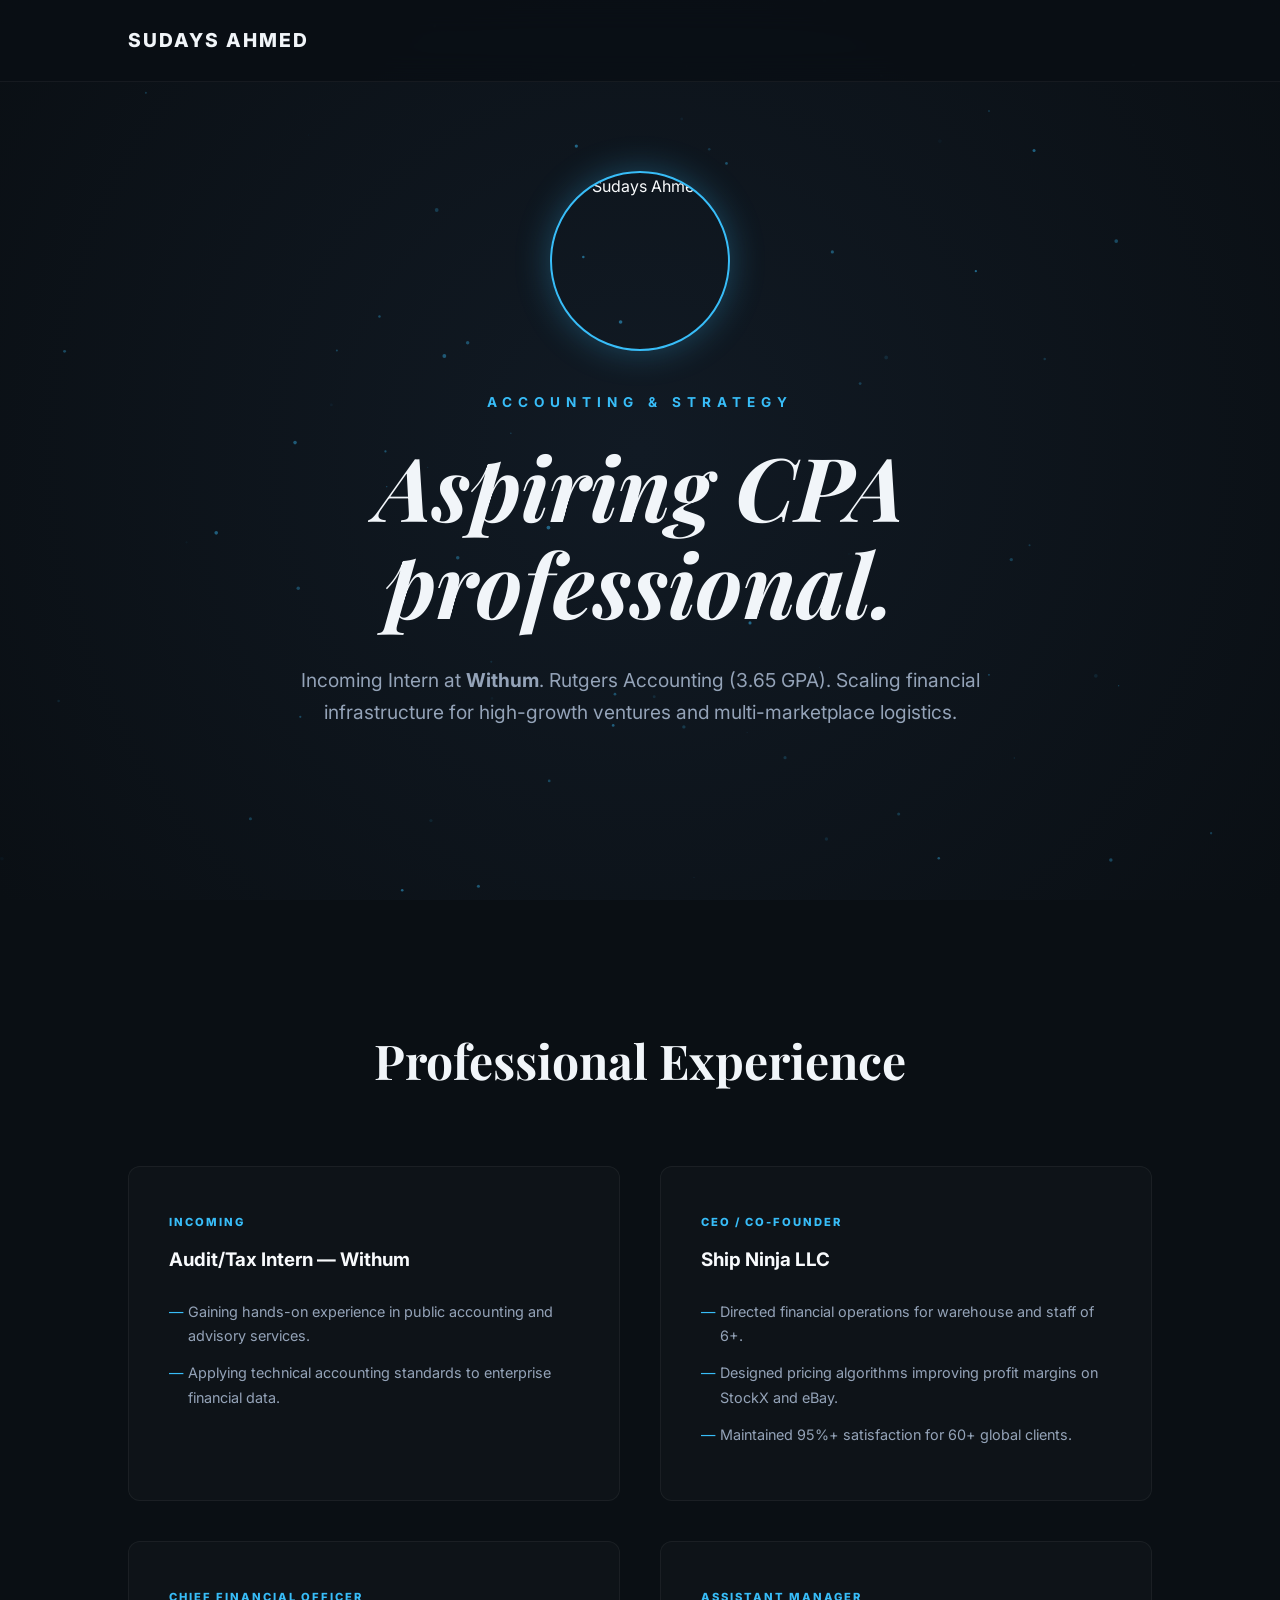
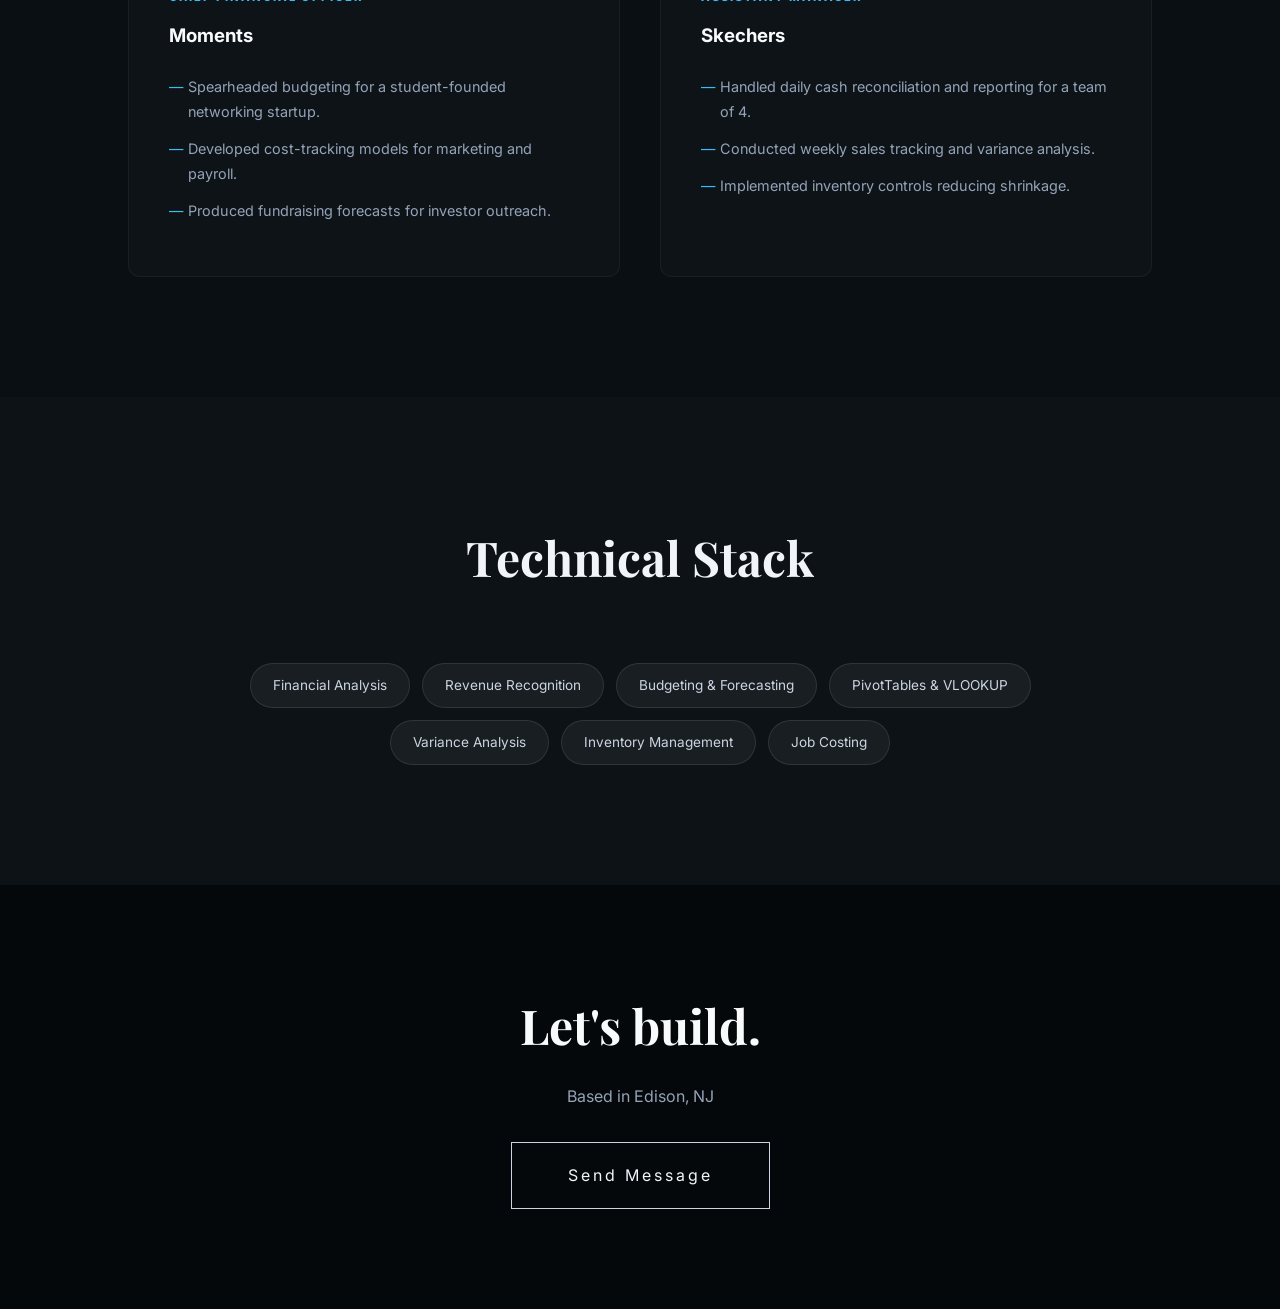
==== index.html @ e3f4dc81 "Add files via upload" ====
<!DOCTYPE html>
<html lang="en">
<head>
    <meta charset="UTF-8">
    <meta name="viewport" content="width=device-width, initial-scale=1.0">
    <title>Sudays Ahmed | Financial Leadership</title>
    
    <link href="https://fonts.googleapis.com/css2?family=Inter:wght@300;400;600;800&family=Playfair+Display:ital,wght@0,700;1,700&display=swap" rel="stylesheet">
    <link rel="stylesheet" href="https://cdnjs.cloudflare.com/ajax/libs/font-awesome/6.0.0/css/all.min.css">
    <link href="https://unpkg.com/aos@2.3.1/dist/aos.css" rel="stylesheet">
    
    <style>
        :root {
            --midnight: #0a0f14;
            --silver: #cbd5e1;
            --electric-blue: #38bdf8;
            --soft-white: #f1f5f9;
            --text-main: #f8fafc;
            --text-muted: #94a3b8;
        }

        * {
            margin: 0;
            padding: 0;
            box-sizing: border-box;
            scroll-behavior: smooth;
        }

        body {
            font-family: 'Inter', sans-serif;
            background-color: var(--midnight);
            color: var(--text-main);
            line-height: 1.7;
            overflow-x: hidden;
        }

        /* --- Particle Canvas --- */
        #hero-canvas {
            position: absolute;
            top: 0; left: 0;
            width: 100%; height: 100%;
            z-index: 1;
            pointer-events: none;
        }

        #progress-bar {
            position: fixed;
            top: 0; left: 0; height: 3px;
            background: var(--electric-blue);
            z-index: 2000;
            width: 0%;
            transition: width 0.1s ease-out;
            box-shadow: 0 0 10px var(--electric-blue);
        }

        nav {
            position: fixed;
            width: 100%;
            padding: 1.5rem 10%;
            display: flex;
            justify-content: space-between;
            align-items: center;
            background: rgba(10, 15, 20, 0.85);
            backdrop-filter: blur(15px);
            z-index: 1000;
            border-bottom: 1px solid rgba(255,255,255,0.05);
        }

        .logo { font-weight: 800; letter-spacing: 2px; font-size: 1.2rem; color: var(--soft-white); }

        /* --- Hero Section --- */
        header {
            height: 100vh;
            display: flex;
            flex-direction: column;
            align-items: center;
            justify-content: center;
            padding: 0 10%;
            background: radial-gradient(circle at center, #111a24 0%, #0a0f14 100%);
            text-align: center;
            position: relative;
            overflow: hidden;
        }

        .hero-content { z-index: 2; max-width: 900px; }

        .hero-headshot {
            width: 180px;
            height: 180px;
            border-radius: 50%;
            object-fit: cover;
            border: 2px solid var(--electric-blue);
            box-shadow: 0 0 35px rgba(56, 189, 248, 0.3);
            margin-bottom: 2.5rem;
            opacity: 0;
            transform: scale(0.8);
        }

        .hero-tag {
            color: var(--electric-blue);
            text-transform: uppercase;
            letter-spacing: 6px;
            font-weight: 700;
            font-size: 0.85rem;
            margin-bottom: 1.5rem;
            display: block;
            opacity: 0;
            transform: translateY(20px);
        }

        header h1 {
            font-family: 'Playfair Display', serif;
            font-size: clamp(2.8rem, 8vw, 5.5rem);
            line-height: 1.1;
            margin-bottom: 2rem;
            color: var(--soft-white);
            opacity: 0;
            transform: translateY(30px);
            font-style: italic;
        }

        .hero-subtext {
            font-size: 1.2rem;
            color: var(--text-muted);
            max-width: 750px;
            margin: 0 auto;
            opacity: 0;
            transform: translateY(20px);
        }

        /* --- Sections --- */
        section { padding: 120px 10%; background: var(--midnight); position: relative; z-index: 2; }

        .section-header h2 {
            font-family: 'Playfair Display', serif;
            font-size: 3rem;
            color: var(--soft-white);
            margin-bottom: 4rem;
            text-align: center;
        }

        .experience-grid {
            display: grid;
            grid-template-columns: repeat(auto-fit, minmax(320px, 1fr));
            gap: 2.5rem;
        }

        .work-card {
            background: rgba(255, 255, 255, 0.02);
            padding: 2.5rem;
            border-radius: 12px;
            border: 1px solid rgba(255, 255, 255, 0.05);
            transition: 0.4s ease;
        }

        .work-card:hover {
            transform: translateY(-10px);
            border-color: var(--electric-blue);
            background: rgba(255, 255, 255, 0.04);
        }

        .role-tag {
            color: var(--electric-blue);
            font-size: 0.7rem;
            font-weight: 800;
            text-transform: uppercase;
            letter-spacing: 2px;
        }

        .work-card ul {
            list-style: none;
            margin-top: 1.5rem;
            color: var(--text-muted);
            font-size: 0.9rem;
        }

        .work-card ul li {
            margin-bottom: 0.8rem;
            padding-left: 1.2rem;
            position: relative;
        }

        .work-card ul li::before {
            content: "—";
            color: var(--electric-blue);
            position: absolute; left: 0;
        }

        /* --- Skills --- */
        .skill-container {
            display: flex;
            flex-wrap: wrap;
            justify-content: center;
            gap: 12px;
            max-width: 900px;
            margin: 0 auto;
        }

        .skill-item {
            background: rgba(255,255,255,0.05);
            padding: 10px 22px;
            border-radius: 50px;
            font-size: 0.85rem;
            color: var(--silver);
            border: 1px solid rgba(255,255,255,0.1);
        }

        footer { padding: 100px 10%; text-align: center; background: #05080a; }

        .contact-btn {
            display: inline-block;
            border: 1px solid var(--silver);
            color: var(--soft-white);
            padding: 1.2rem 3.5rem;
            text-decoration: none;
            letter-spacing: 3px;
            margin-top: 2rem;
            transition: 0.4s;
        }
    </style>
</head>
<body>

    <div id="progress-bar"></div>

    <nav>
        <div class="logo">SUDAYS AHMED</div>
    </nav>

    <header>
        <canvas id="hero-canvas"></canvas>
        <img src="Linkedin photo.jpg" alt="Sudays Ahmed" class="hero-headshot" id="hero-img">
        <div class="hero-content">
            <span class="hero-tag">Accounting & Strategy</span>
            <h1 id="hero-title">Aspiring CPA professional.</h1>
            <p id="hero-para" class="hero-subtext">
                Incoming Intern at <strong>Withum</strong>. Rutgers Accounting (3.65 GPA). Scaling financial infrastructure for high-growth ventures and multi-marketplace logistics.
            </p>
        </div>
    </header>

    <section id="experience">
        <div class="section-header" data-aos="fade-up">
            <h2>Professional Experience</h2>
        </div>
        <div class="experience-grid">
            <div class="work-card" data-aos="fade-up">
                <span class="role-tag">Incoming</span>
                <h3 style="margin-top: 10px;">Audit/Tax Intern — Withum</h3>
                <ul>
                    <li>Gaining hands-on experience in public accounting and advisory services.</li>
                    <li>Applying technical accounting standards to enterprise financial data.</li>
                </ul>
            </div>

            <div class="work-card" data-aos="fade-up" data-aos-delay="100">
                <span class="role-tag">CEO / Co-Founder</span>
                <h3 style="margin-top: 10px;">Ship Ninja LLC</h3>
                <ul>
                    <li>Directed financial operations for warehouse and staff of 6+.</li>
                    <li>Designed pricing algorithms improving profit margins on StockX and eBay.</li>
                    <li>Maintained 95%+ satisfaction for 60+ global clients.</li>
                </ul>
            </div>

            <div class="work-card" data-aos="fade-up" data-aos-delay="200">
                <span class="role-tag">Chief Financial Officer</span>
                <h3 style="margin-top: 10px;">Moments</h3>
                <ul>
                    <li>Spearheaded budgeting for a student-founded networking startup.</li>
                    <li>Developed cost-tracking models for marketing and payroll.</li>
                    <li>Produced fundraising forecasts for investor outreach.</li>
                </ul>
            </div>

            <div class="work-card" data-aos="fade-up">
                <span class="role-tag">Assistant Manager</span>
                <h3 style="margin-top: 10px;">Skechers</h3>
                <ul>
                    <li>Handled daily cash reconciliation and reporting for a team of 4.</li>
                    <li>Conducted weekly sales tracking and variance analysis.</li>
                    <li>Implemented inventory controls reducing shrinkage.</li>
                </ul>
            </div>
        </div>
    </section>

    <section id="skills" style="background: rgba(255,255,255,0.01);">
        <div class="section-header" data-aos="fade-up">
            <h2>Technical Stack</h2>
        </div>
        <div class="skill-container" data-aos="zoom-in">
            <span class="skill-item">Financial Analysis</span>
            <span class="skill-item">Revenue Recognition</span>
            <span class="skill-item">Budgeting & Forecasting</span>
            <span class="skill-item">PivotTables & VLOOKUP</span>
            <span class="skill-item">Variance Analysis</span>
            <span class="skill-item">Inventory Management</span>
            <span class="skill-item">Job Costing</span>
        </div>
    </section>

    <footer id="contact">
        <h2 style="font-family: 'Playfair Display'; font-size: 3rem;">Let's build.</h2>
        <p style="color: var(--text-muted); margin-top: 1rem;">Based in Edison, NJ</p>
        <a href="mailto:sta66@scarletmail.rutgers.edu" class="contact-btn">Send Message</a>
    </footer>

    <script src="https://cdnjs.cloudflare.com/ajax/libs/gsap/3.12.2/gsap.min.js"></script>
    <script src="https://unpkg.com/aos@2.3.1/dist/aos.js"></script>
    <script>
        AOS.init({ duration: 1000, once: true });

        // Particle System
        const canvas = document.getElementById('hero-canvas');
        const ctx = canvas.getContext('2d');
        let particles = [];
        function initCanvas() { canvas.width = window.innerWidth; canvas.height = window.innerHeight; }
        class Particle {
            constructor() {
                this.x = Math.random() * canvas.width;
                this.y = Math.random() * canvas.height;
                this.size = Math.random() * 1.5 + 0.5;
                this.speedX = Math.random() * 0.4 - 0.2;
                this.speedY = Math.random() * 0.4 - 0.2;
                this.opacity = Math.random() * 0.5;
            }
            update() {
                this.x += this.speedX; this.y += this.speedY;
                if (this.x > canvas.width) this.x = 0; if (this.x < 0) this.x = canvas.width;
                if (this.y > canvas.height) this.y = 0; if (this.y < 0) this.y = canvas.height;
            }
            draw() {
                ctx.fillStyle = `rgba(56, 189, 248, ${this.opacity})`;
                ctx.beginPath(); ctx.arc(this.x, this.y, this.size, 0, Math.PI * 2); ctx.fill();
            }
        }
        function createParticles() { for (let i = 0; i < 80; i++) { particles.push(new Particle()); } }
        function animate() {
            ctx.clearRect(0, 0, canvas.width, canvas.height);
            particles.forEach(p => { p.update(); p.draw(); });
            requestAnimationFrame(animate);
        }
        initCanvas(); createParticles(); animate();
        window.addEventListener('resize', initCanvas);

        // Entrance GSAP
        window.onload = () => {
            const tl = gsap.timeline();
            tl.to("#hero-img", { opacity: 1, scale: 1, duration: 1, ease: "back.out(1.7)" })
              .to(".hero-tag", { opacity: 1, y: 0, duration: 0.8 }, "-=0.6")
              .to("#hero-title", { opacity: 1, y: 0, duration: 0.8 }, "-=0.4")
              .to("#hero-para", { opacity: 1, y: 0, duration: 0.8 }, "-=0.4");
        };

        window.onscroll = function() {
            let winScroll = document.body.scrollTop || document.documentElement.scrollTop;
            let height = document.documentElement.scrollHeight - document.documentElement.clientHeight;
            document.getElementById("progress-bar").style.width = (winScroll / height) * 100 + "%";
        };
    </script>
</body>
</html>
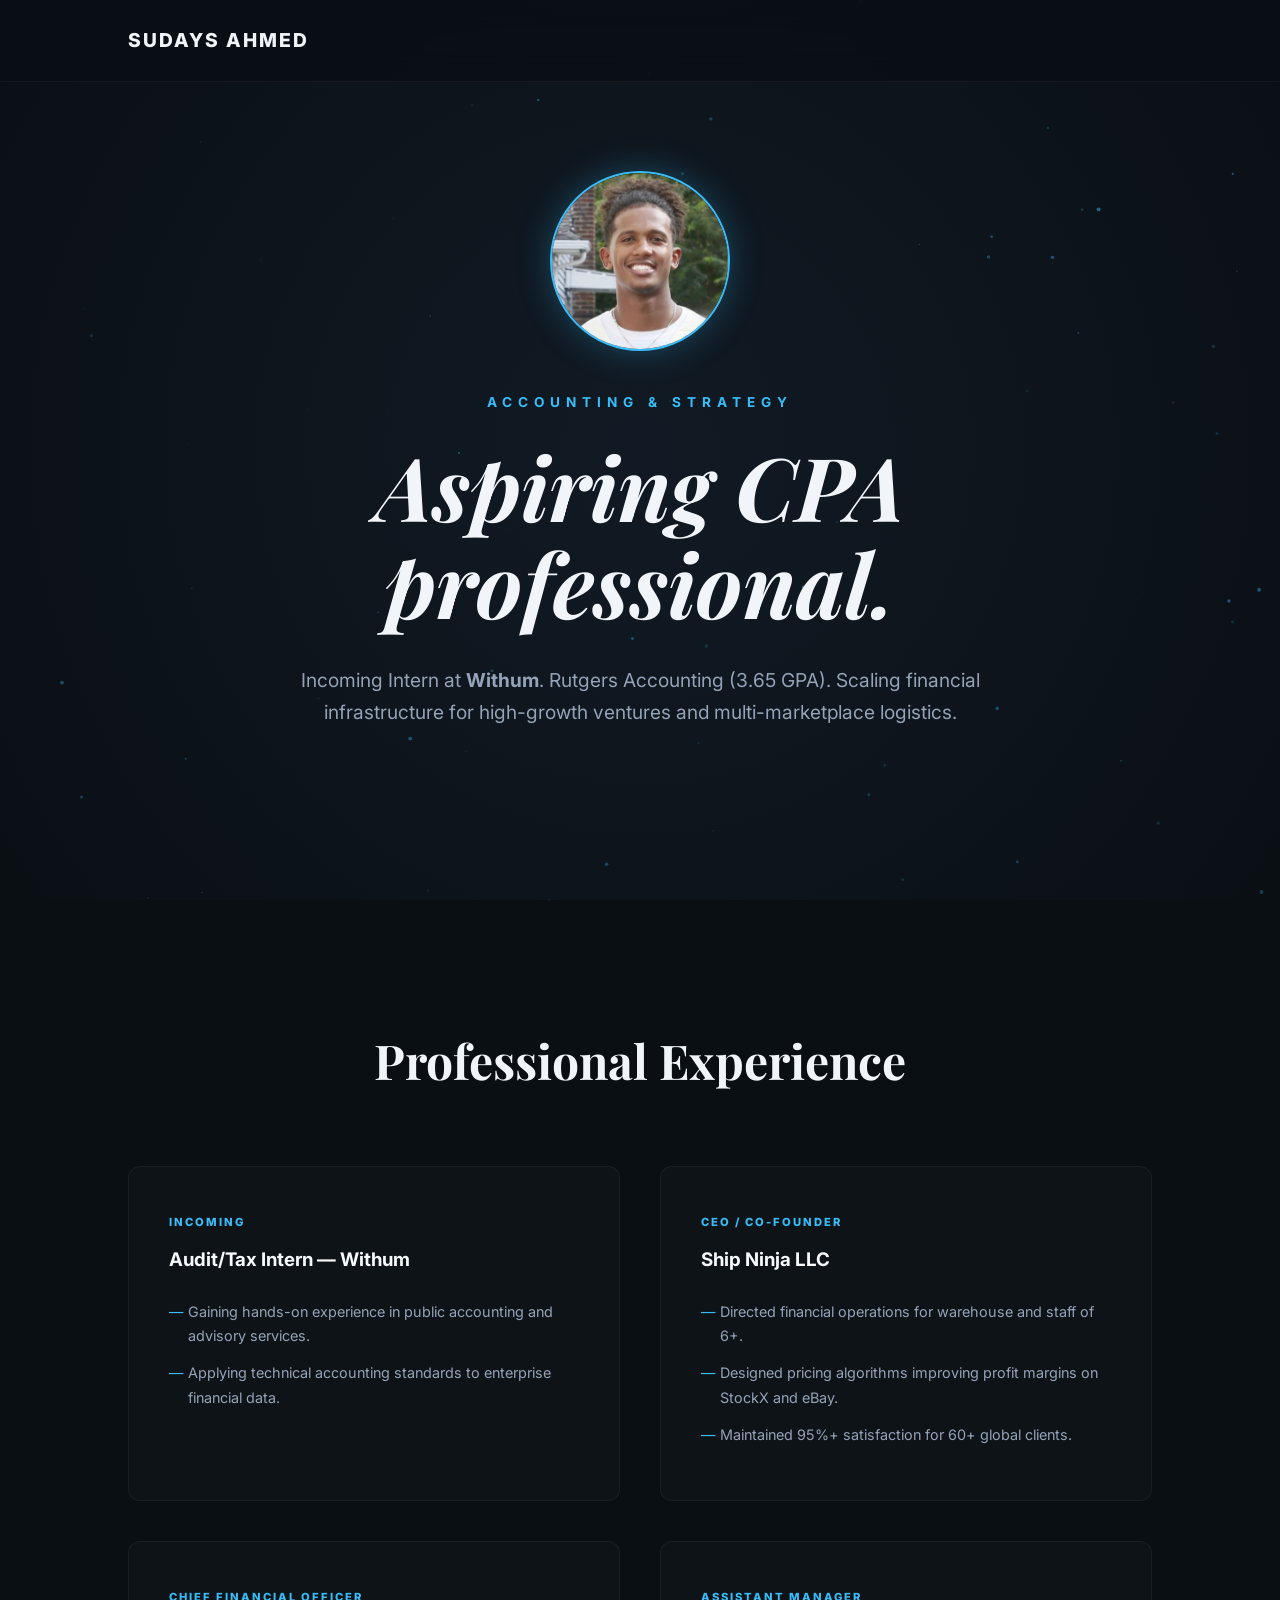
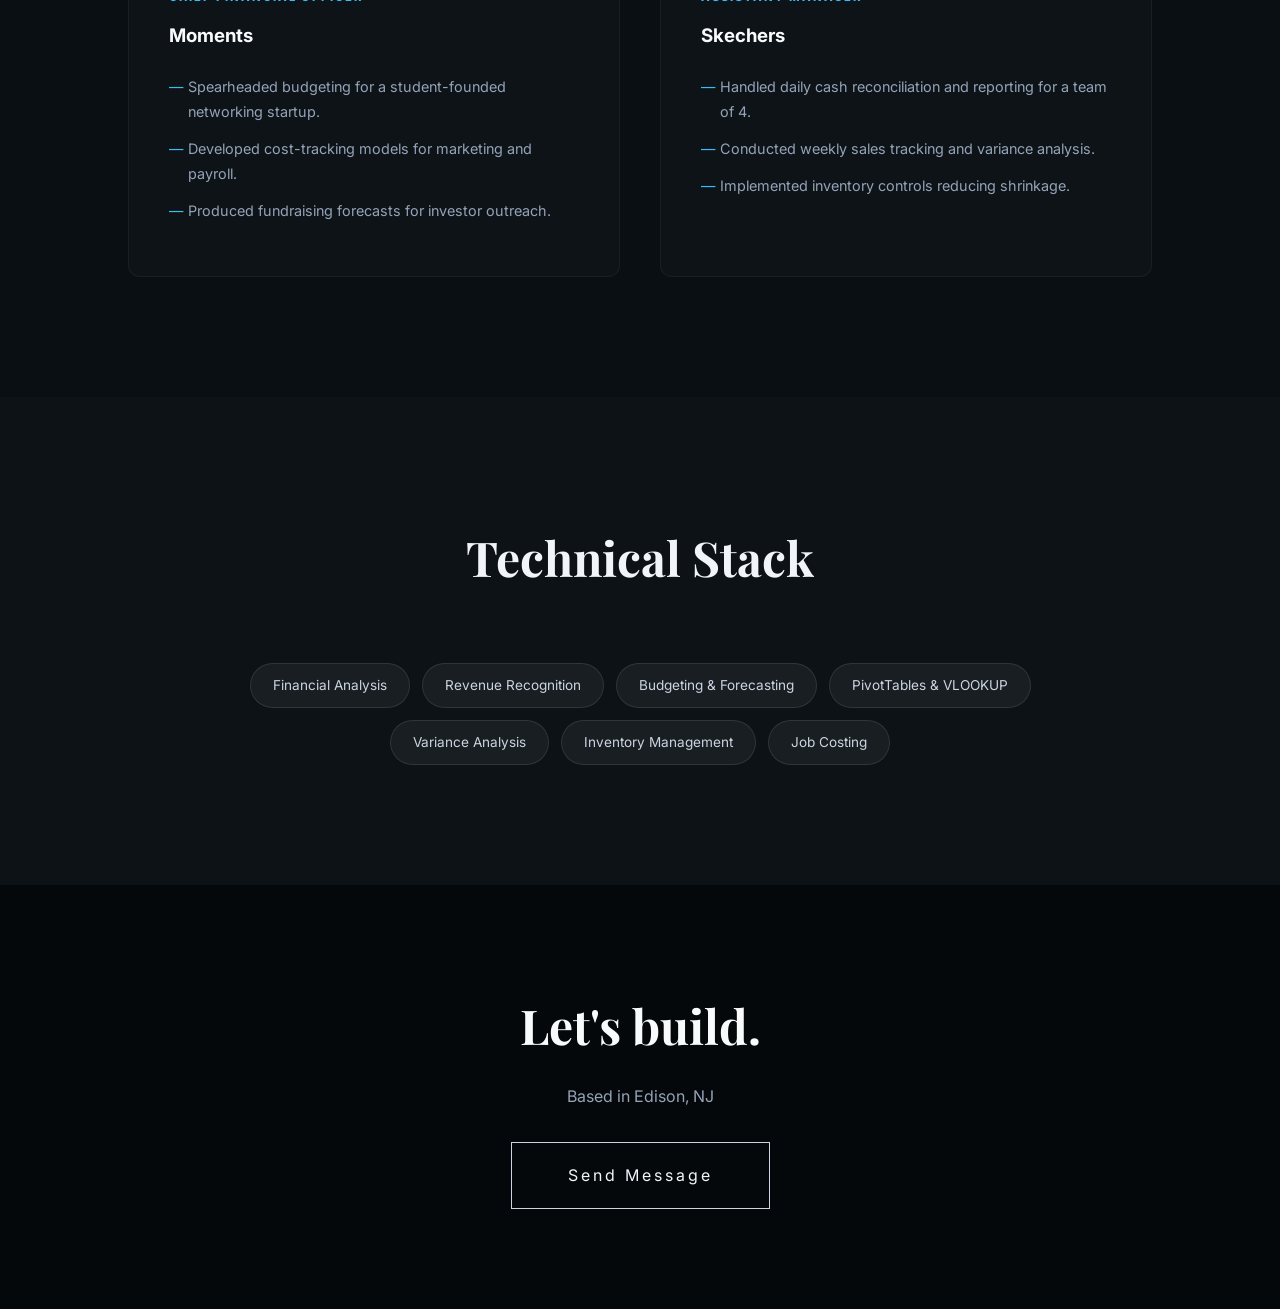
==== commit 33c4e9b3: "Add files via upload" ====
--- a/index.html
+++ b/index.html
@@ -229,7 +229,7 @@
 
     <header>
         <canvas id="hero-canvas"></canvas>
-        <img src="Linkedin photo.jpg" alt="Sudays Ahmed" class="hero-headshot" id="hero-img">
+        <img src="assets/Linkedin photo.jpg" alt="Sudays Ahmed" class="hero-headshot" id="hero-img">
         <div class="hero-content">
             <span class="hero-tag">Accounting & Strategy</span>
             <h1 id="hero-title">Aspiring CPA professional.</h1>
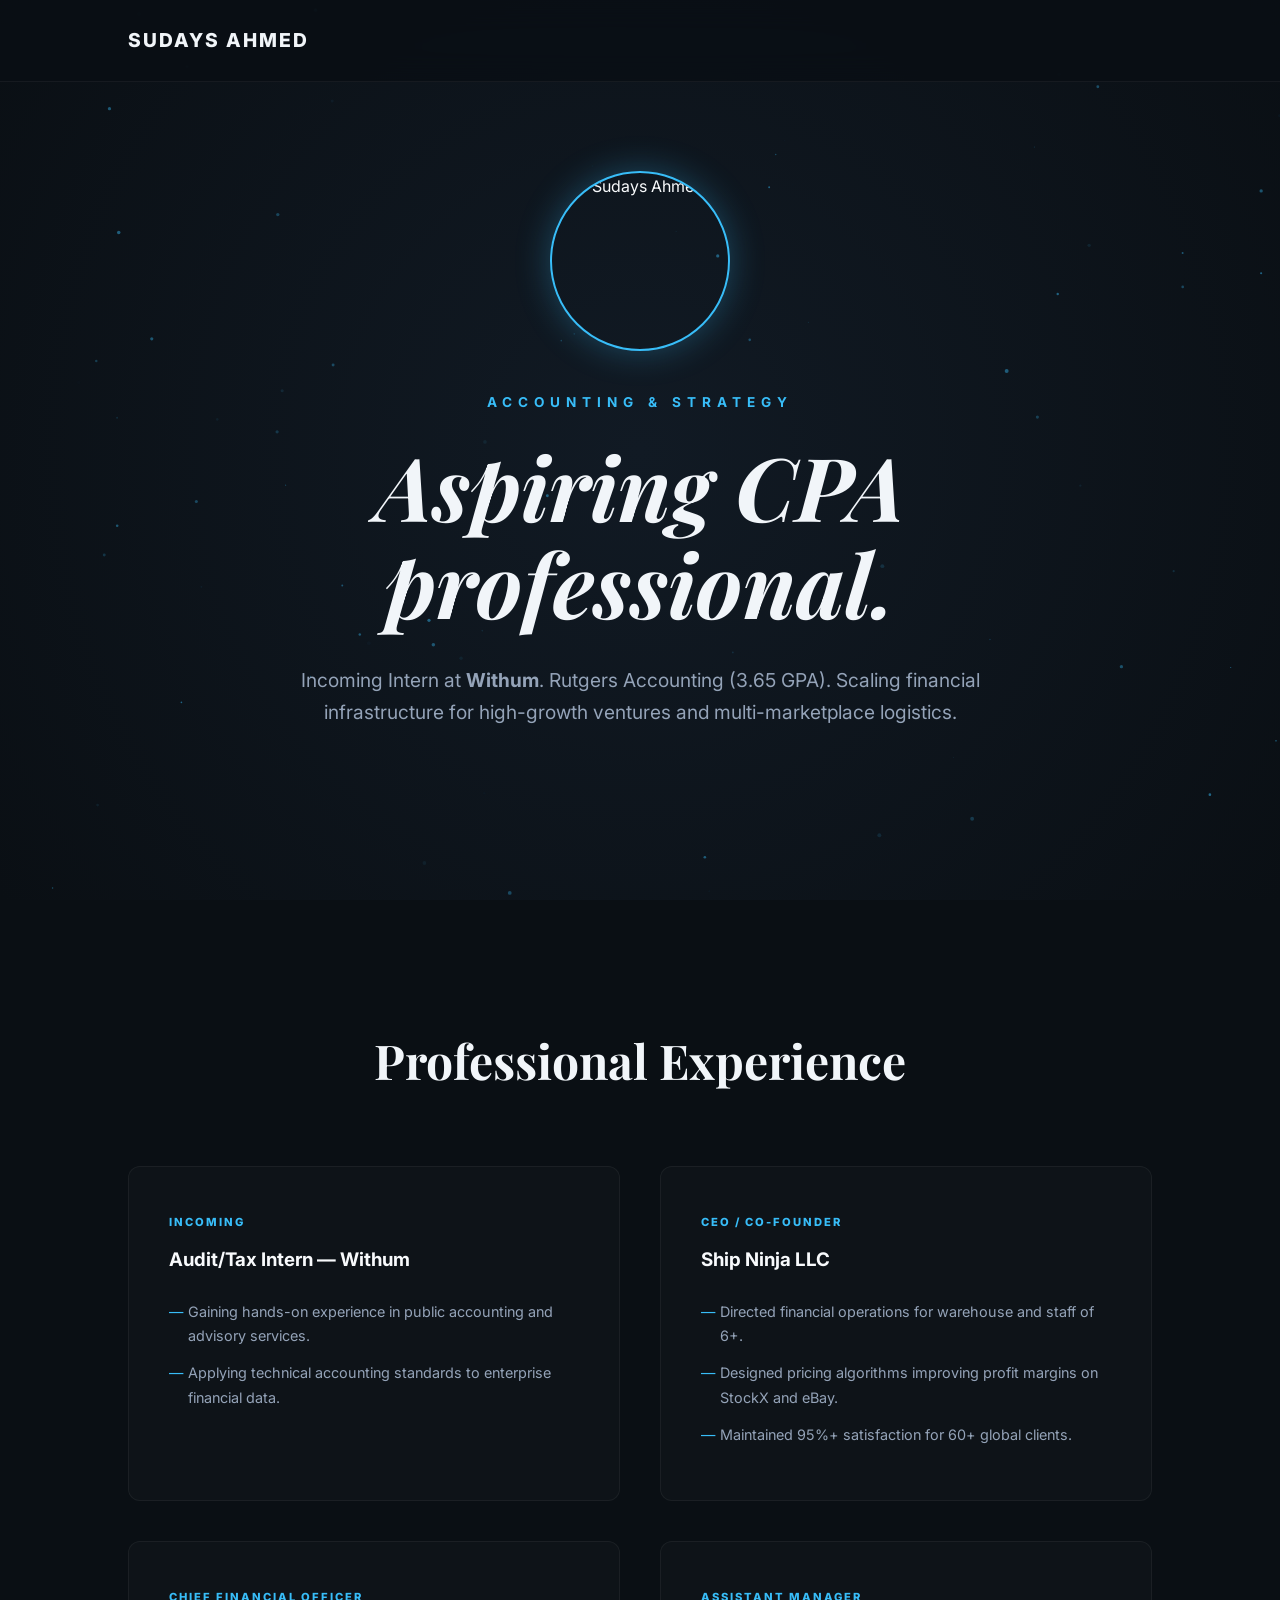
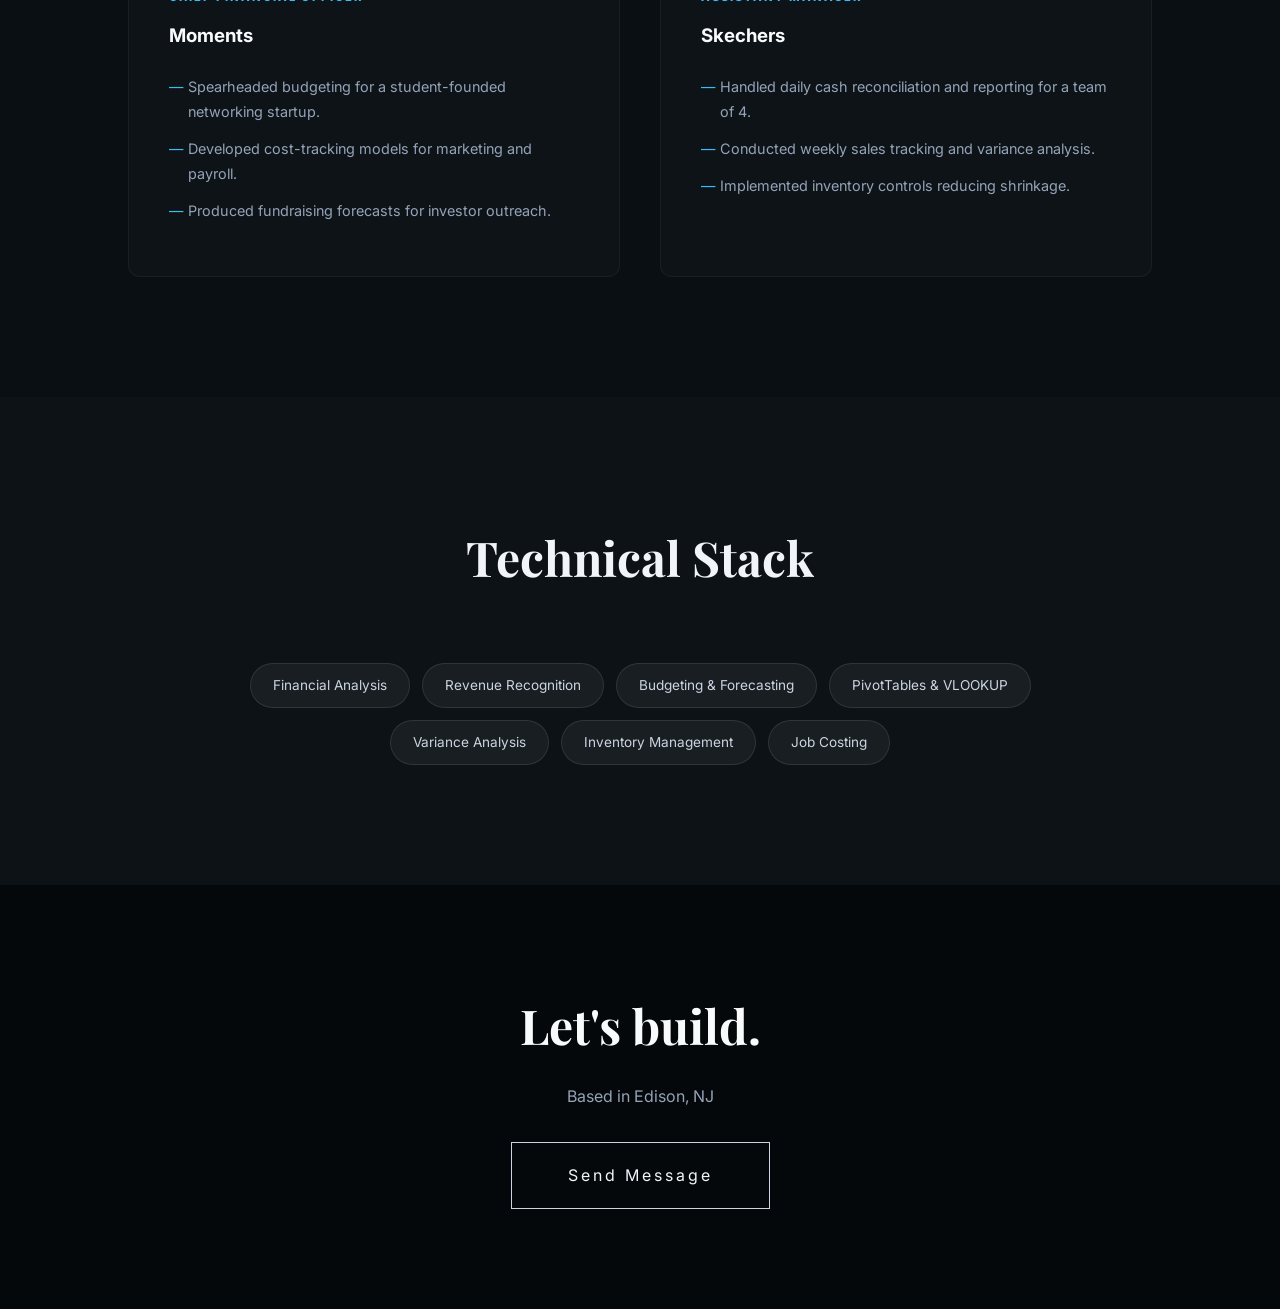
==== commit 4d84d27b: "Add files via upload" ====
--- a/index.html
+++ b/index.html
@@ -229,7 +229,7 @@
 
     <header>
         <canvas id="hero-canvas"></canvas>
-        <img src="assets/Linkedin photo.jpg" alt="Sudays Ahmed" class="hero-headshot" id="hero-img">
+        <img src="assets/Linkedin-photo.jpg" alt="Sudays Ahmed" class="hero-headshot" id="hero-img">
         <div class="hero-content">
             <span class="hero-tag">Accounting & Strategy</span>
             <h1 id="hero-title">Aspiring CPA professional.</h1>
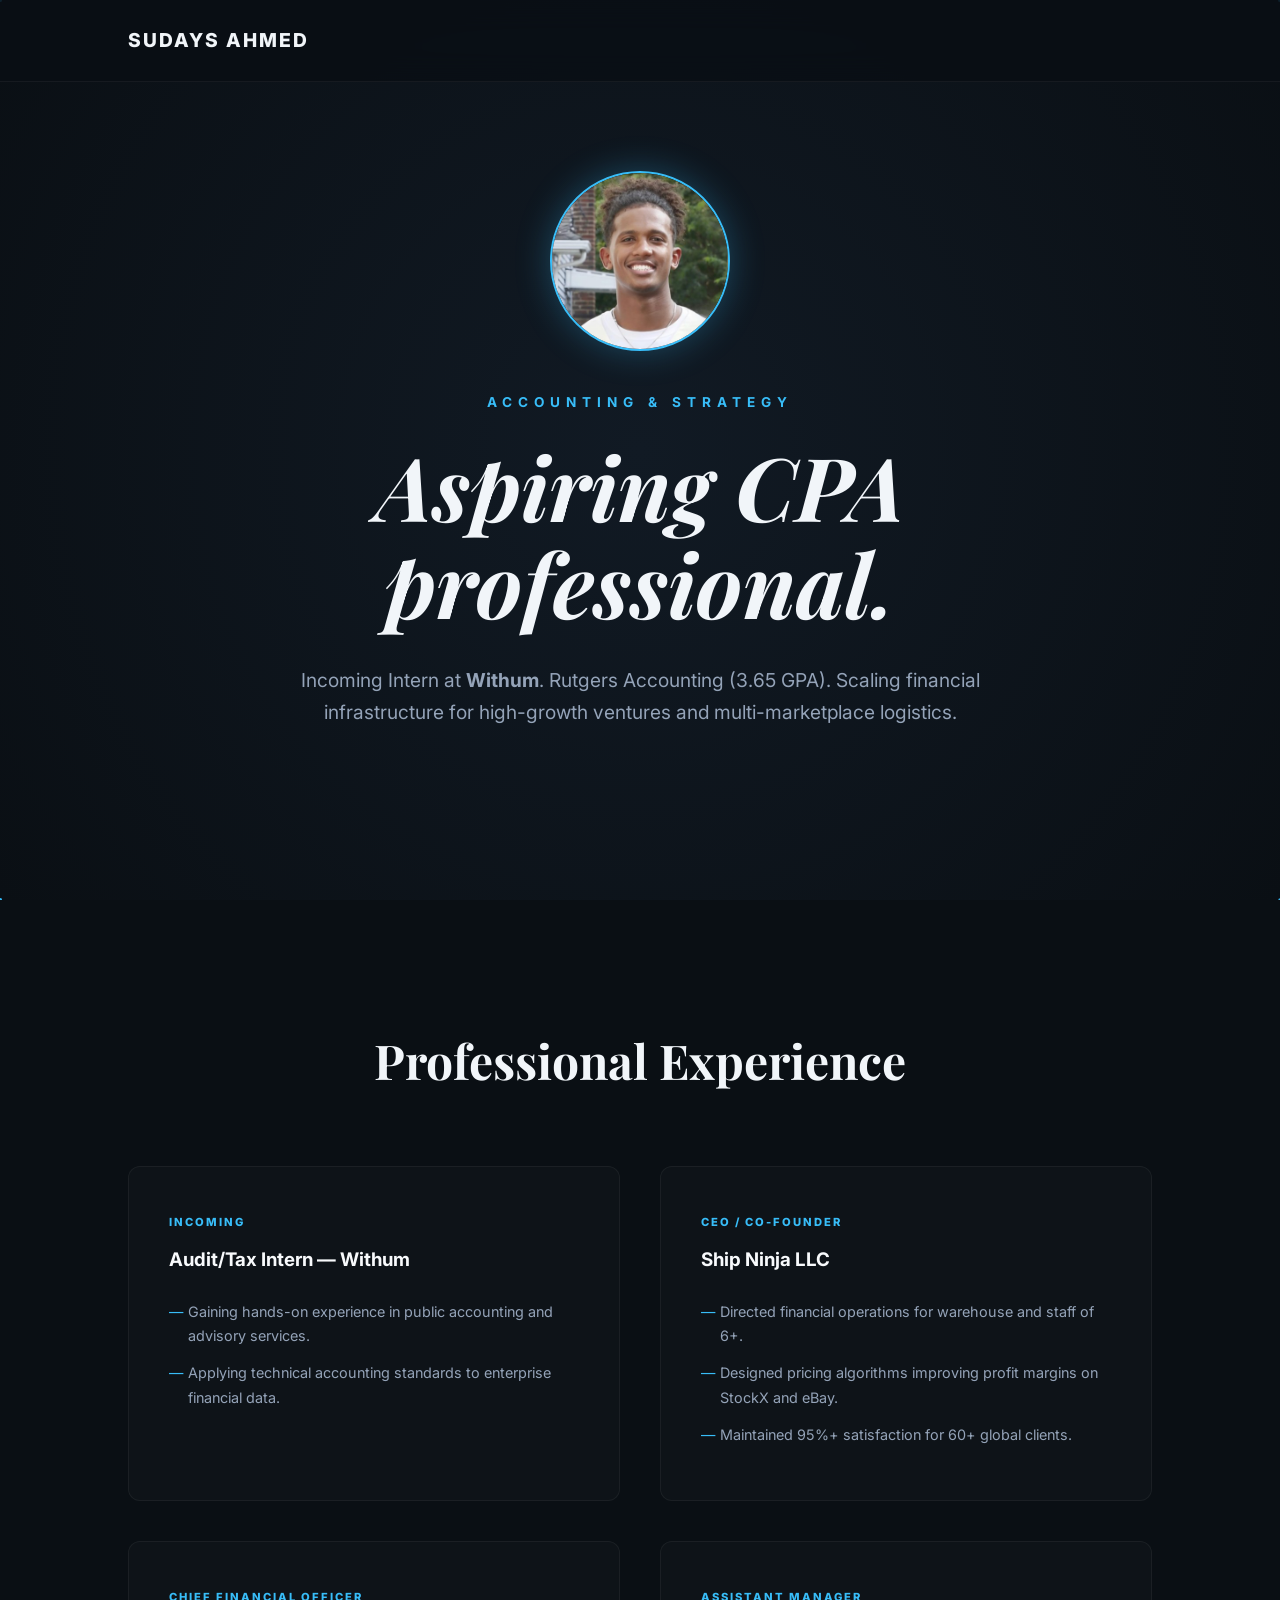
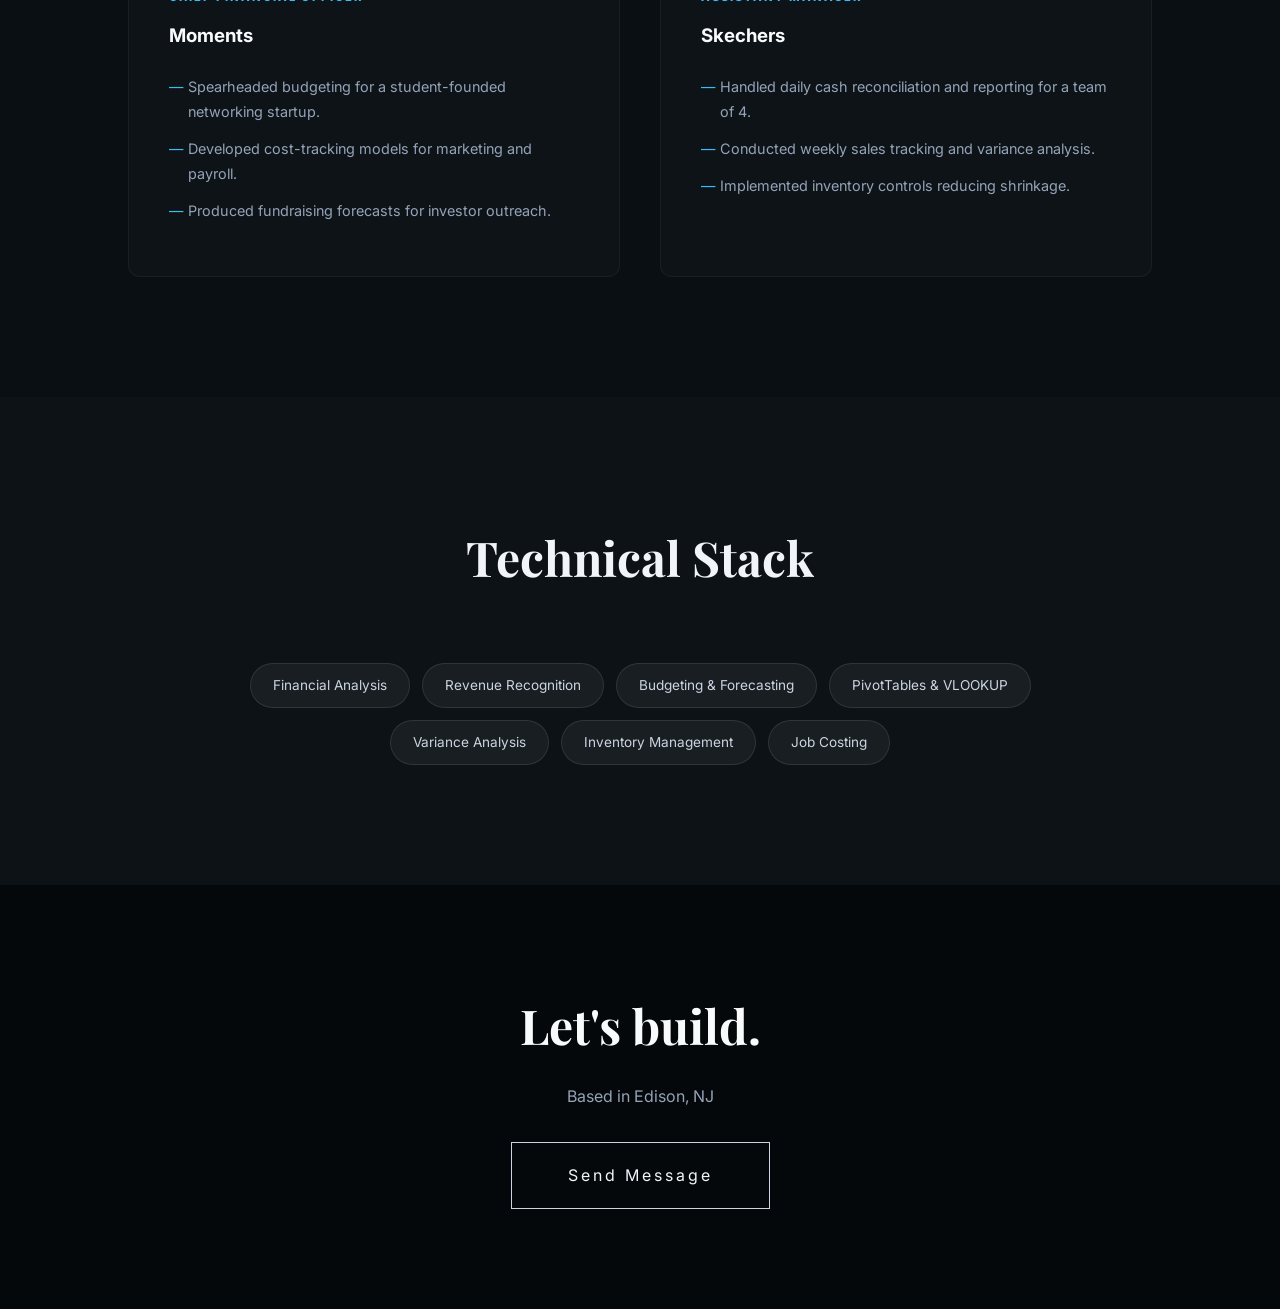
==== commit 4fb1e14d: "Update index.html" ====
--- a/index.html
+++ b/index.html
@@ -229,7 +229,7 @@
 
     <header>
         <canvas id="hero-canvas"></canvas>
-        <img src="assets/Linkedin-photo.jpg" alt="Sudays Ahmed" class="hero-headshot" id="hero-img">
+        <img src="assets/linkedin-photo.jpg" alt="Sudays Ahmed" class="hero-headshot" id="hero-img">
         <div class="hero-content">
             <span class="hero-tag">Accounting & Strategy</span>
             <h1 id="hero-title">Aspiring CPA professional.</h1>
@@ -360,4 +360,4 @@
         };
     </script>
 </body>
-</html>+</html>
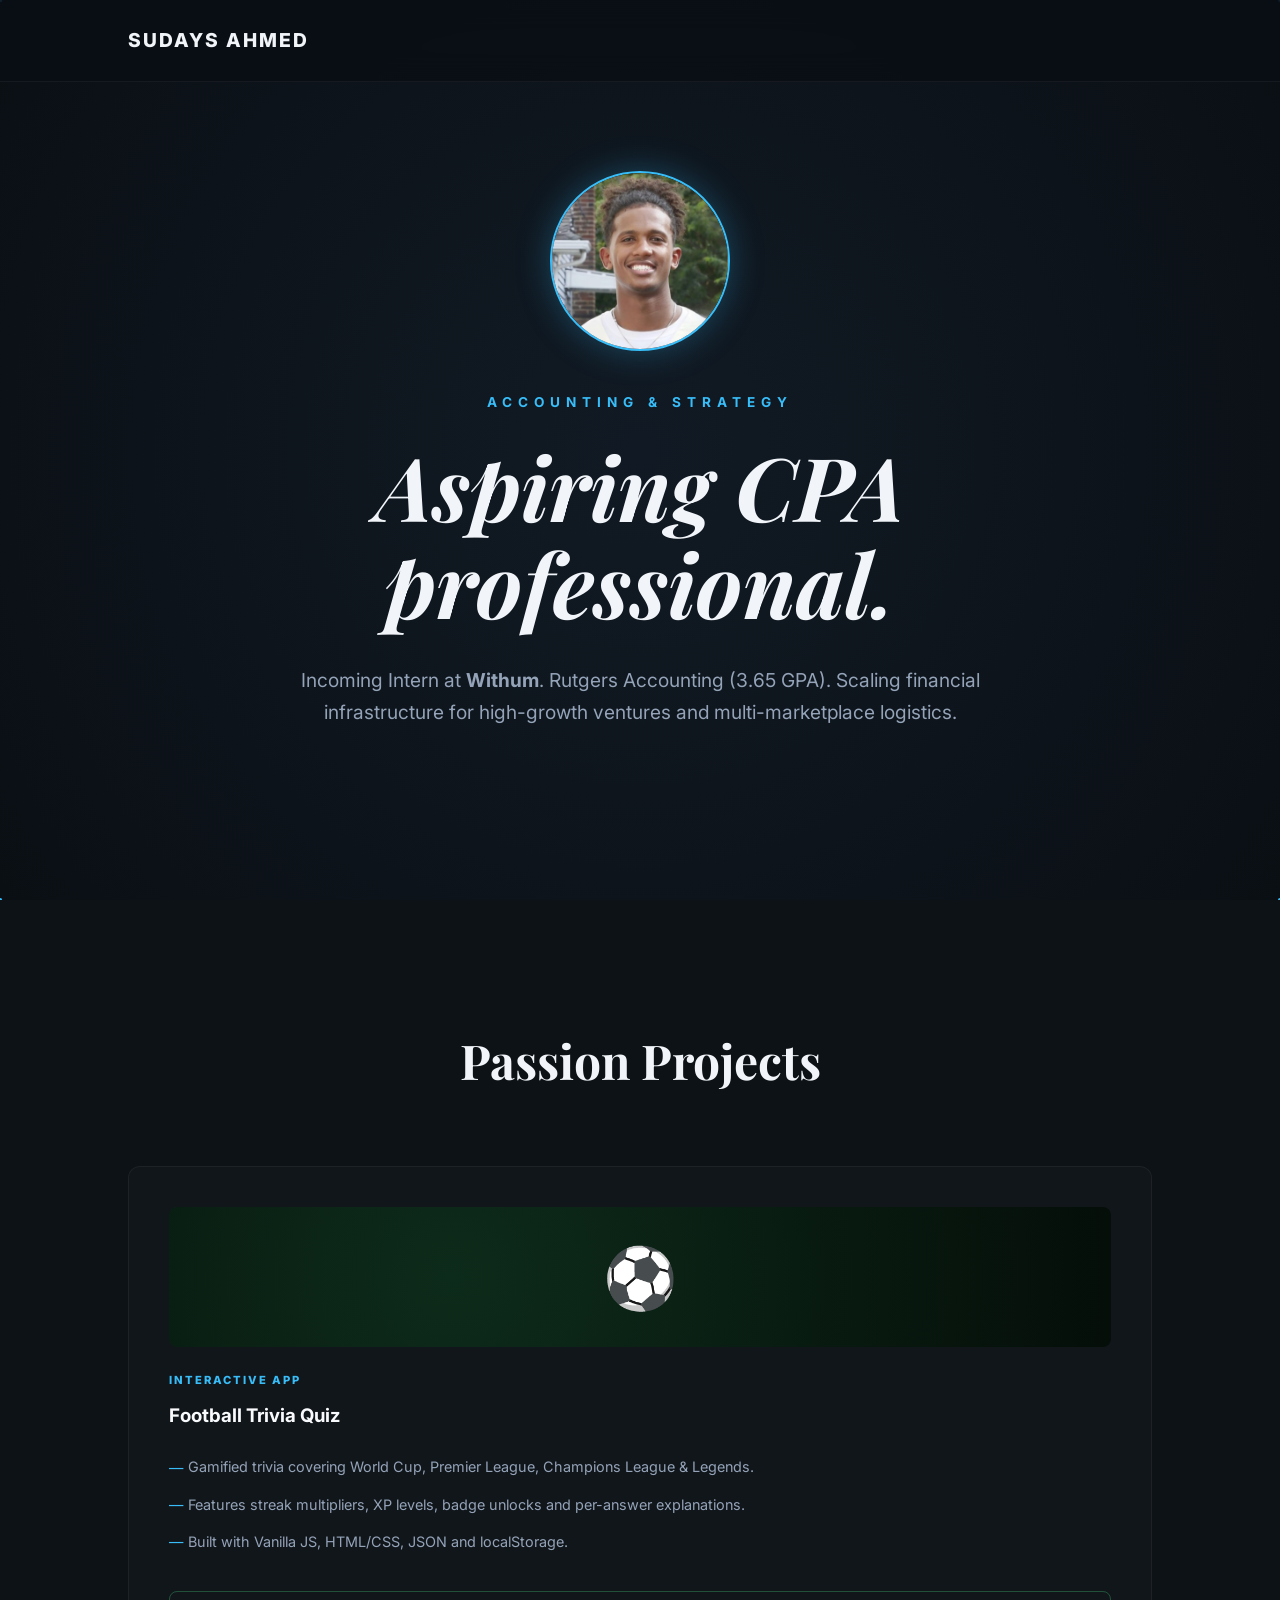
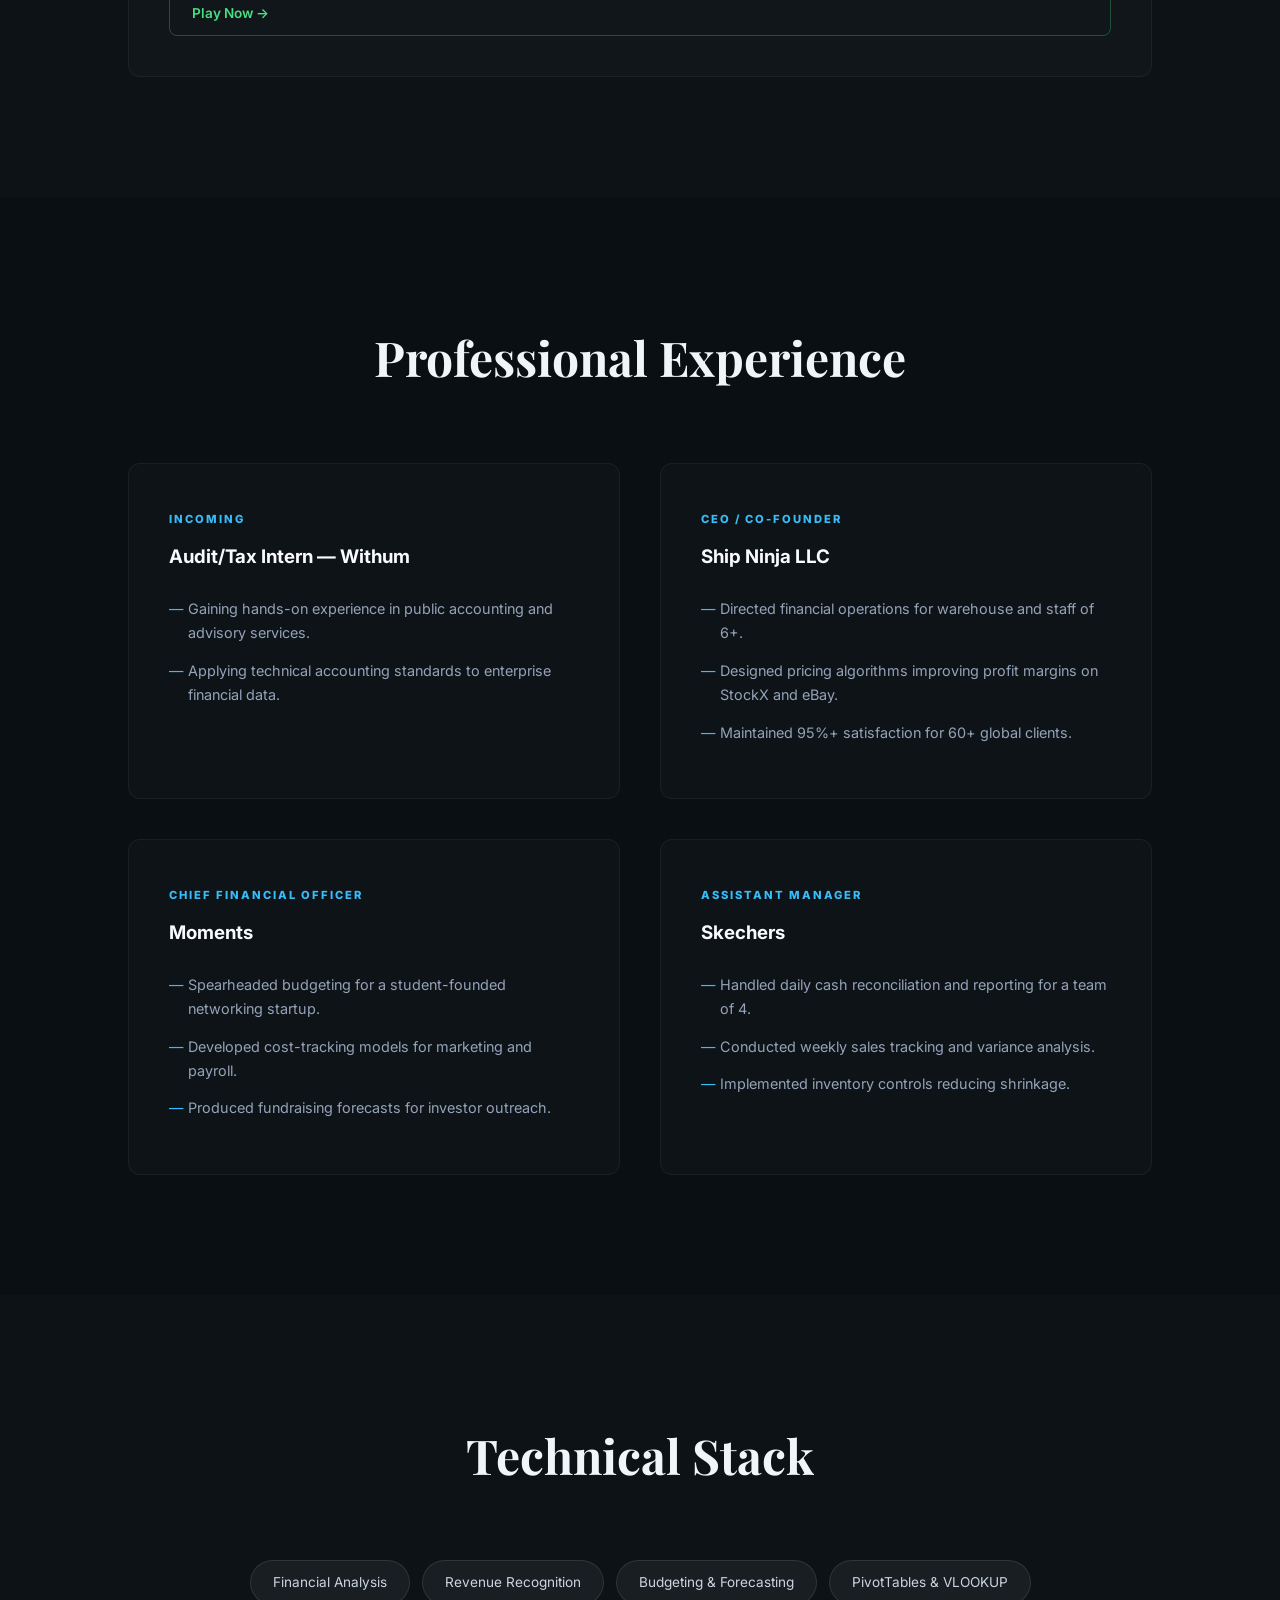
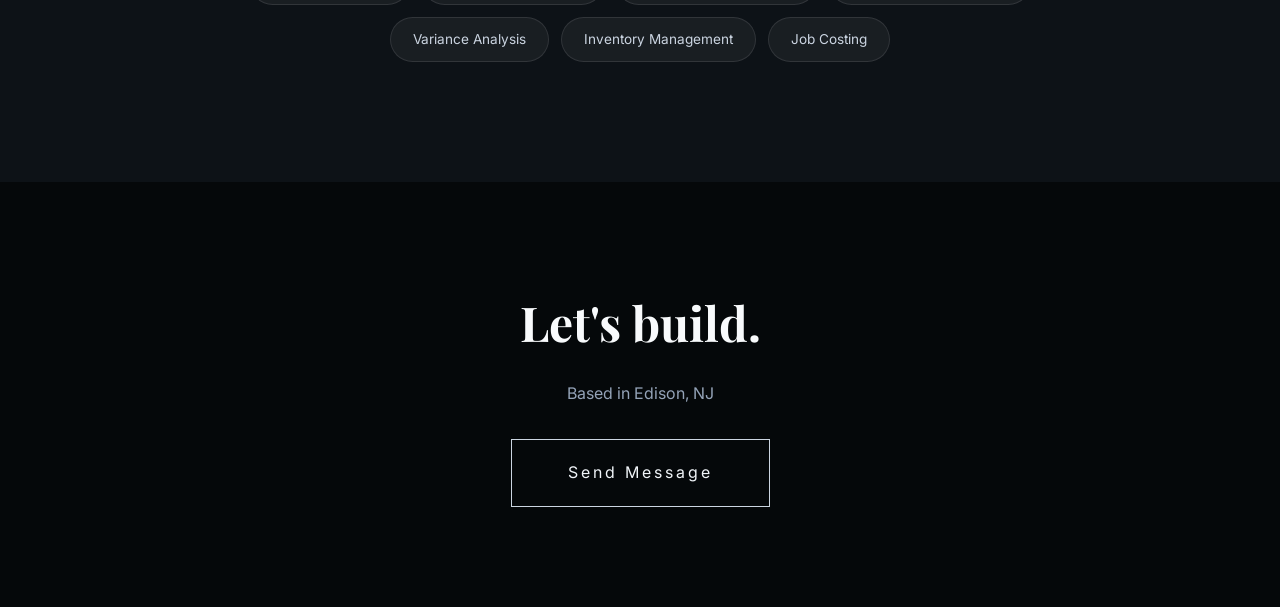
==== commit 3a8db622: "Add files via upload" ====
--- a/index.html
+++ b/index.html
@@ -238,7 +238,32 @@
             </p>
         </div>
     </header>
-
+<!-- PASSION PROJECTS -->
+<section id="projects" style="background: rgba(255,255,255,0.01);">
+    <div class="section-header" data-aos="fade-up">
+      <h2 style="font-family: 'Playfair Display'; font-size: 3rem; color: #f1f5f9; margin-bottom: 4rem; text-align: center;">Passion Projects</h2>
+    </div>
+    <div style="display: grid; grid-template-columns: repeat(auto-fit, minmax(340px, 1fr)); gap: 2.5rem;">
+  
+      <!-- Football Trivia -->
+      <div class="work-card" data-aos="fade-up" style="display:flex; flex-direction:column;">
+        <div style="height:140px; background: radial-gradient(circle at 30%, #0d2b1a, #050e09); border-radius:8px; display:flex; align-items:center; justify-content:center; font-size:60px; margin-bottom:1.5rem;">
+          ⚽
+        </div>
+        <span class="role-tag">Interactive App</span>
+        <h3 style="margin-top:10px;">Football Trivia Quiz</h3>
+        <ul style="flex:1;">
+          <li>Gamified trivia covering World Cup, Premier League, Champions League & Legends.</li>
+          <li>Features streak multipliers, XP levels, badge unlocks and per-answer explanations.</li>
+          <li>Built with Vanilla JS, HTML/CSS, JSON and localStorage.</li>
+        </ul>
+        <a href="football-trivia/index.html" style="margin-top:1.5rem; display:inline-block; color:#4ade80; border:1px solid rgba(74,222,128,0.3); padding:10px 22px; border-radius:8px; text-decoration:none; font-size:0.85rem; font-weight:600; transition:0.3s;" onmouseover="this.style.background='rgba(74,222,128,0.1)'" onmouseout="this.style.background='transparent'">
+          Play Now →
+        </a>
+      </div>
+  
+    </div>
+  </section>
     <section id="experience">
         <div class="section-header" data-aos="fade-up">
             <h2>Professional Experience</h2>
@@ -360,4 +385,4 @@
         };
     </script>
 </body>
-</html>
+</html>
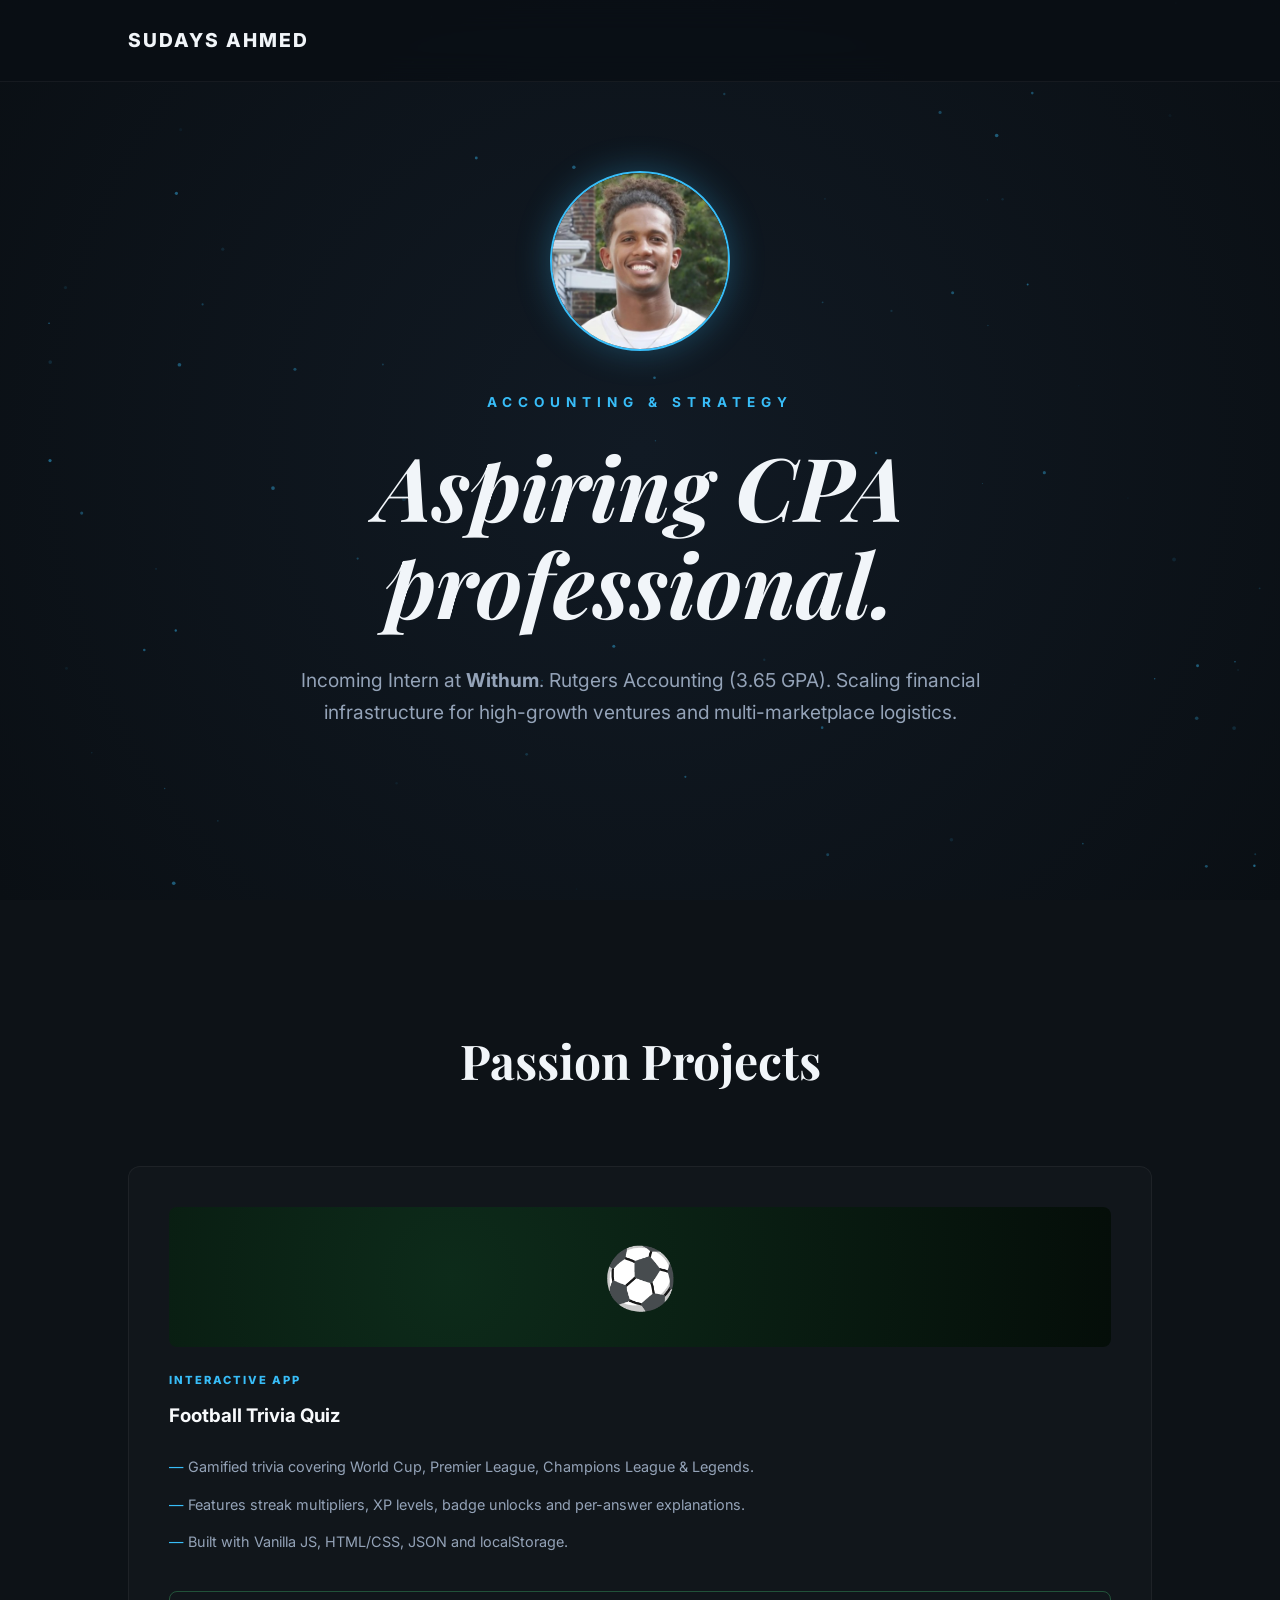
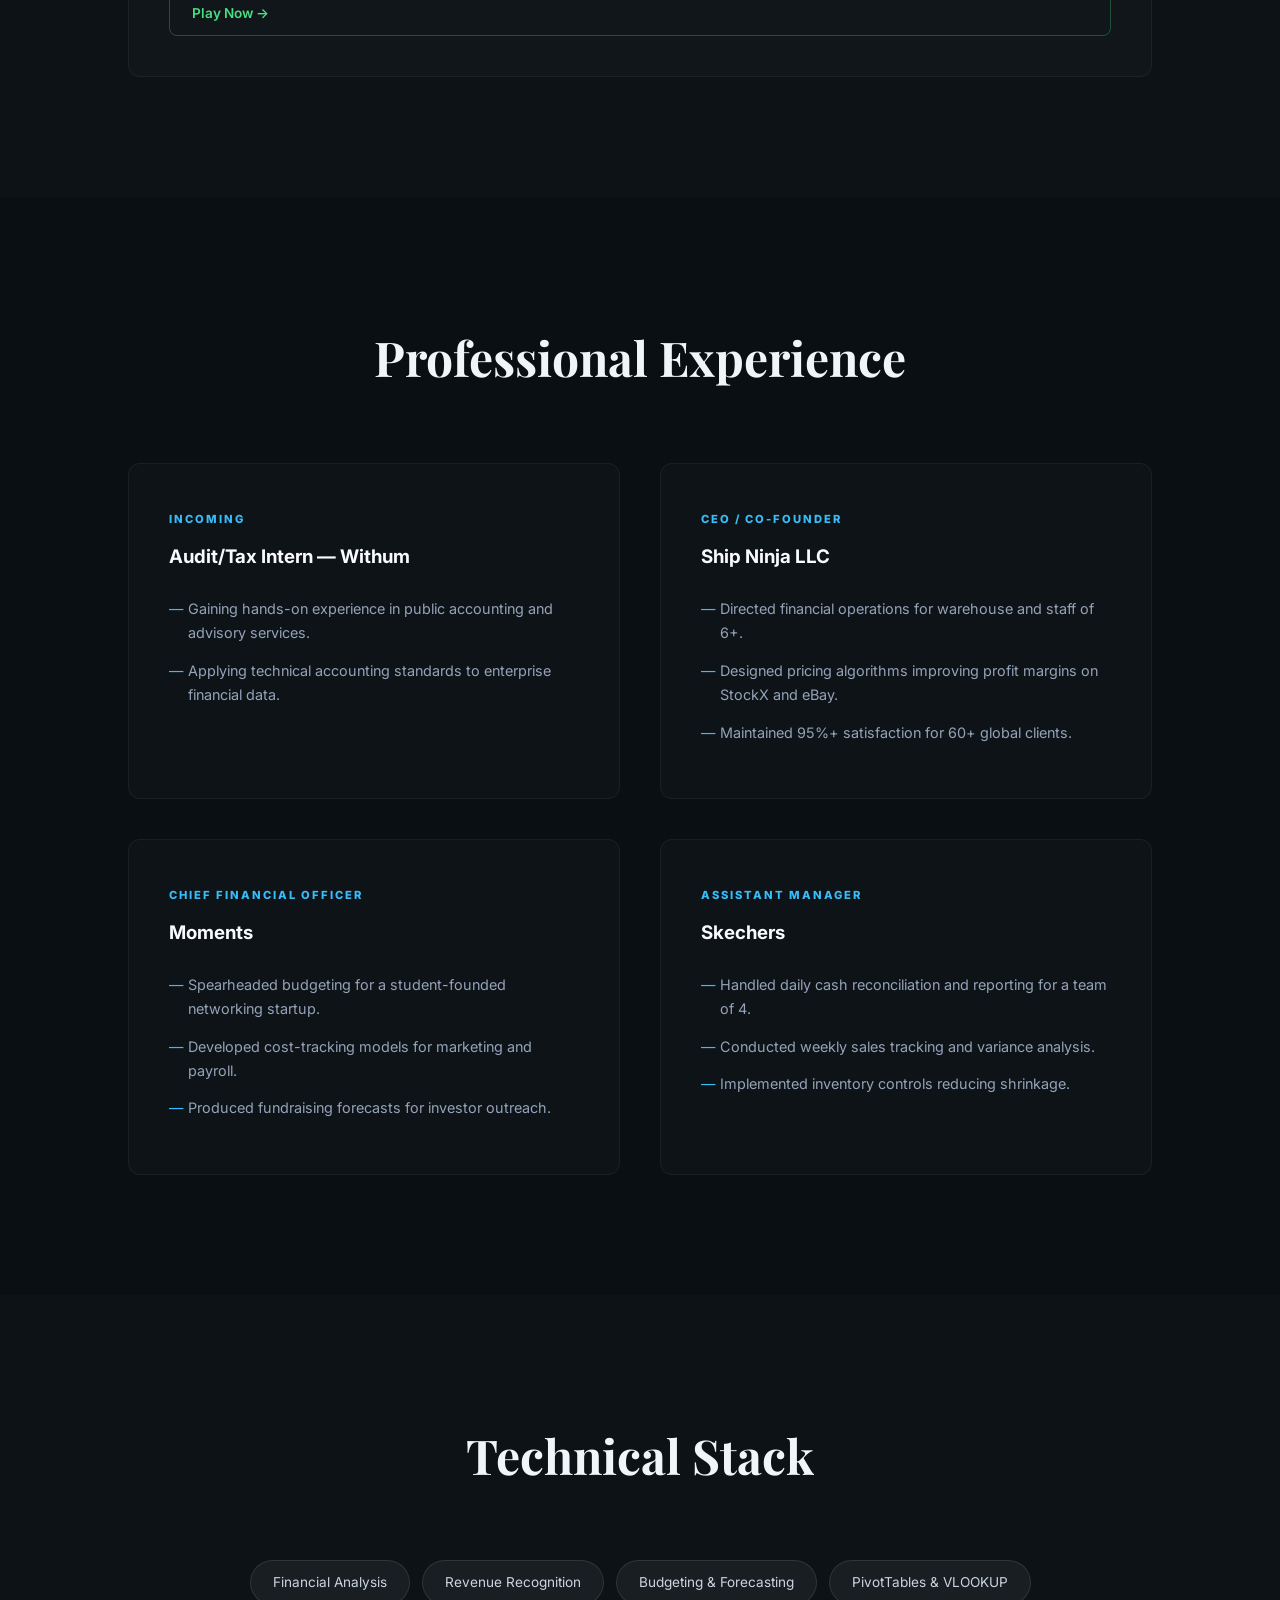
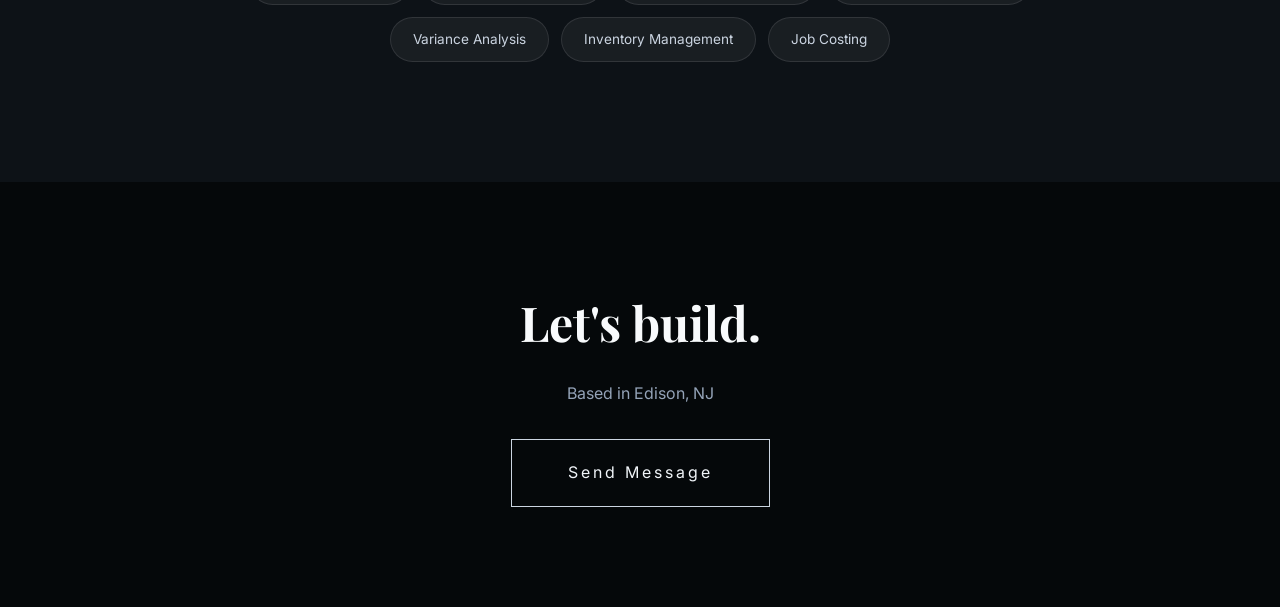
==== commit 03337596: "Update index.html" ====
--- a/index.html
+++ b/index.html
@@ -18,7 +18,6 @@
             --text-main: #f8fafc;
             --text-muted: #94a3b8;
         }
-
         * {
             margin: 0;
             padding: 0;
@@ -385,4 +384,4 @@
         };
     </script>
 </body>
-</html>+</html>
